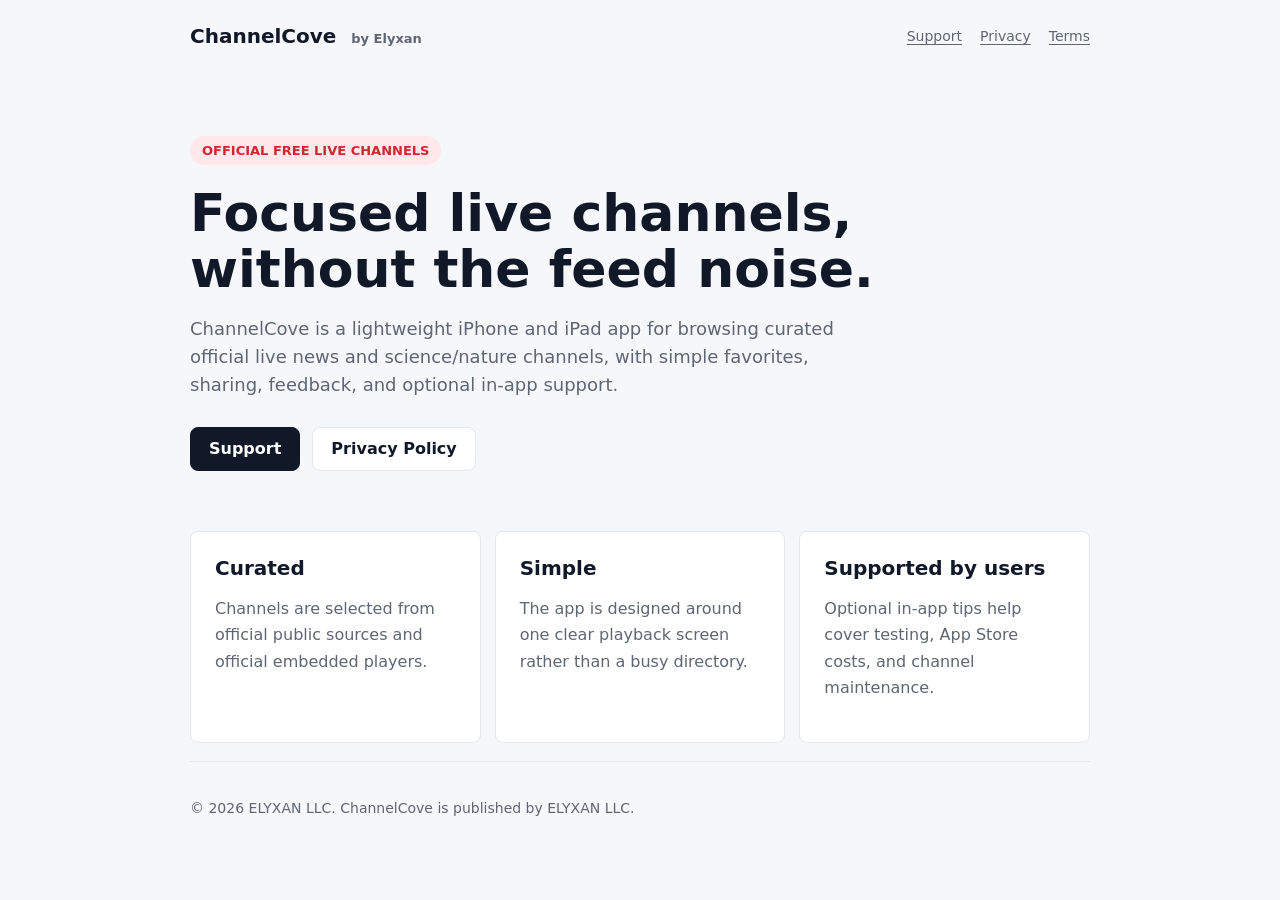
==== index.html @ 36f04a38 "Initial ChannelCove site" ====
<!doctype html>
<html lang="en">
  <head>
    <meta charset="utf-8">
    <meta name="viewport" content="width=device-width, initial-scale=1">
    <title>ChannelCove</title>
    <meta name="description" content="ChannelCove is a simple app for watching official free live channels.">
    <link rel="stylesheet" href="/styles.css">
  </head>
  <body>
    <div class="page">
      <header class="nav">
        <a class="brand" href="/">ChannelCove <span class="publisher">by Elyxan</span></a>
        <nav class="nav-links" aria-label="Main navigation">
          <a href="/support/">Support</a>
          <a href="/privacy/">Privacy</a>
          <a href="/terms/">Terms</a>
        </nav>
      </header>

      <main>
        <section class="hero">
          <span class="eyebrow">Official free live channels</span>
          <h1>Focused live channels, without the feed noise.</h1>
          <p class="lead">ChannelCove is a lightweight iPhone and iPad app for browsing curated official live news and science/nature channels, with simple favorites, sharing, feedback, and optional in-app support.</p>
          <div class="actions">
            <a class="button" href="/support/">Support</a>
            <a class="button secondary" href="/privacy/">Privacy Policy</a>
          </div>
        </section>

        <section class="section grid">
          <article class="card">
            <h2>Curated</h2>
            <p>Channels are selected from official public sources and official embedded players.</p>
          </article>
          <article class="card">
            <h2>Simple</h2>
            <p>The app is designed around one clear playback screen rather than a busy directory.</p>
          </article>
          <article class="card">
            <h2>Supported by users</h2>
            <p>Optional in-app tips help cover testing, App Store costs, and channel maintenance.</p>
          </article>
        </section>
      </main>

      <footer class="footer">
        <p>&copy; 2026 ELYXAN LLC. ChannelCove is published by ELYXAN LLC.</p>
      </footer>
    </div>
  </body>
</html>
---- styles.css ----
:root {
  color-scheme: light;
  --ink: #111827;
  --muted: #5f6673;
  --line: #e5e7eb;
  --paper: #ffffff;
  --wash: #f5f7fb;
  --accent: #d92332;
  --accent-soft: #ffe7ea;
}

* {
  box-sizing: border-box;
}

html {
  font-family: Inter, ui-sans-serif, system-ui, -apple-system, BlinkMacSystemFont, "Segoe UI", sans-serif;
  color: var(--ink);
  background: var(--wash);
}

body {
  margin: 0;
  min-height: 100vh;
}

a {
  color: inherit;
  text-decoration-thickness: 0.08em;
  text-underline-offset: 0.18em;
}

.page {
  width: min(900px, calc(100% - 32px));
  margin: 0 auto;
}

.nav {
  display: flex;
  align-items: center;
  justify-content: space-between;
  gap: 20px;
  padding: 24px 0;
}

.brand {
  font-weight: 800;
  font-size: 20px;
  letter-spacing: 0;
  text-decoration: none;
}

.publisher {
  color: var(--muted);
  font-size: 13px;
  margin-left: 8px;
}

.nav-links {
  display: flex;
  align-items: center;
  gap: 18px;
  color: var(--muted);
  font-size: 14px;
}

.hero {
  padding: 64px 0 42px;
}

.eyebrow {
  display: inline-flex;
  align-items: center;
  padding: 7px 12px;
  border-radius: 999px;
  background: var(--accent-soft);
  color: var(--accent);
  font-size: 13px;
  font-weight: 800;
  text-transform: uppercase;
}

h1 {
  margin: 20px 0 16px;
  max-width: 720px;
  font-size: clamp(34px, 5vw, 52px);
  line-height: 1.08;
  letter-spacing: 0;
}

.lead {
  max-width: 660px;
  color: var(--muted);
  font-size: 18px;
  line-height: 1.55;
}

.actions {
  display: flex;
  flex-wrap: wrap;
  gap: 12px;
  margin-top: 28px;
}

.button {
  display: inline-flex;
  align-items: center;
  justify-content: center;
  min-height: 44px;
  padding: 0 18px;
  border-radius: 8px;
  border: 1px solid var(--ink);
  background: var(--ink);
  color: white;
  font-weight: 750;
  text-decoration: none;
}

.button.secondary {
  background: white;
  color: var(--ink);
  border-color: var(--line);
}

.section {
  padding: 18px 0;
}

.grid {
  display: grid;
  grid-template-columns: repeat(3, 1fr);
  gap: 14px;
}

.card {
  background: var(--paper);
  border: 1px solid var(--line);
  border-radius: 8px;
  padding: 24px;
}

.card h2,
.content h2 {
  margin: 0 0 10px;
  font-size: 20px;
}

.card p,
.content p,
.content li {
  color: var(--muted);
  line-height: 1.65;
}

.content {
  max-width: 760px;
  padding: 36px 0 64px;
}

.content h1 {
  font-size: clamp(36px, 6vw, 56px);
}

.content h2 {
  margin-top: 30px;
}

.footer {
  border-top: 1px solid var(--line);
  padding: 24px 0 36px;
  color: var(--muted);
  font-size: 14px;
}

@media (max-width: 720px) {
  .nav {
    align-items: flex-start;
    flex-direction: column;
  }

  .nav-links {
    flex-wrap: wrap;
  }

  .hero {
    padding: 42px 0 32px;
  }

  .grid {
    grid-template-columns: 1fr;
  }
}
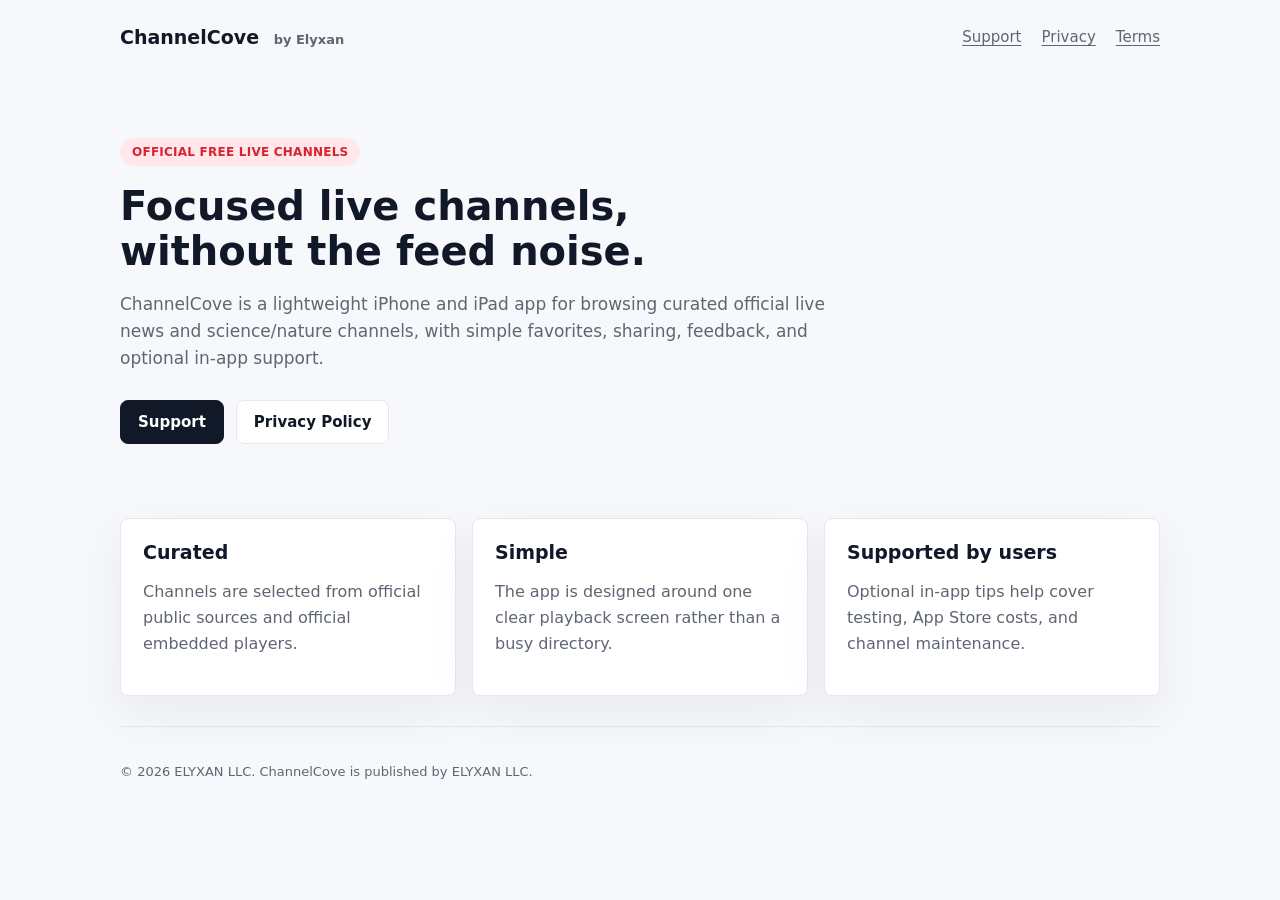
==== commit 9a0f3362: "Polish ChannelCove landing page typography" ====
--- a/index.html
+++ b/index.html
@@ -5,7 +5,8 @@
     <meta name="viewport" content="width=device-width, initial-scale=1">
     <title>ChannelCove</title>
     <meta name="description" content="ChannelCove is a simple app for watching official free live channels.">
-    <link rel="stylesheet" href="/styles.css">
+    <meta name="robots" content="noindex, nofollow, noarchive, nosnippet">
+    <link rel="stylesheet" href="/styles.css?v=20260528-ui2">
   </head>
   <body>
     <div class="page">
--- a/styles.css
+++ b/styles.css
@@ -3,10 +3,12 @@
   --ink: #111827;
   --muted: #5f6673;
   --line: #e5e7eb;
+  --line-strong: #d8dde6;
   --paper: #ffffff;
-  --wash: #f5f7fb;
+  --wash: #f6f8fb;
   --accent: #d92332;
   --accent-soft: #ffe7ea;
+  --shadow: 0 18px 50px rgba(17, 24, 39, 0.06);
 }
 
 * {
@@ -31,7 +33,7 @@
 }
 
 .page {
-  width: min(900px, calc(100% - 32px));
+  width: min(1040px, calc(100% - 40px));
   margin: 0 auto;
 }
 
@@ -40,12 +42,12 @@
   align-items: center;
   justify-content: space-between;
   gap: 20px;
-  padding: 24px 0;
+  padding: 26px 0 18px;
 }
 
 .brand {
   font-weight: 800;
-  font-size: 20px;
+  font-size: 19px;
   letter-spacing: 0;
   text-decoration: none;
 }
@@ -59,13 +61,14 @@
 .nav-links {
   display: flex;
   align-items: center;
-  gap: 18px;
-  color: var(--muted);
-  font-size: 14px;
+  gap: 20px;
+  color: var(--muted);
+  font-size: 15px;
 }
 
 .hero {
-  padding: 64px 0 42px;
+  max-width: 780px;
+  padding: 72px 0 48px;
 }
 
 .eyebrow {
@@ -75,24 +78,25 @@
   border-radius: 999px;
   background: var(--accent-soft);
   color: var(--accent);
-  font-size: 13px;
+  font-size: 12px;
   font-weight: 800;
+  letter-spacing: 0.02em;
   text-transform: uppercase;
 }
 
 h1 {
-  margin: 20px 0 16px;
-  max-width: 720px;
-  font-size: clamp(34px, 5vw, 52px);
-  line-height: 1.08;
+  margin: 18px 0 16px;
+  max-width: 680px;
+  font-size: clamp(31px, 3.6vw, 40px);
+  line-height: 1.12;
   letter-spacing: 0;
 }
 
 .lead {
-  max-width: 660px;
-  color: var(--muted);
-  font-size: 18px;
-  line-height: 1.55;
+  max-width: 710px;
+  color: var(--muted);
+  font-size: 17px;
+  line-height: 1.6;
 }
 
 .actions {
@@ -107,12 +111,13 @@
   align-items: center;
   justify-content: center;
   min-height: 44px;
-  padding: 0 18px;
+  padding: 0 17px;
   border-radius: 8px;
   border: 1px solid var(--ink);
   background: var(--ink);
   color: white;
   font-weight: 750;
+  font-size: 15px;
   text-decoration: none;
 }
 
@@ -123,42 +128,43 @@
 }
 
 .section {
-  padding: 18px 0;
+  padding: 26px 0 30px;
 }
 
 .grid {
   display: grid;
   grid-template-columns: repeat(3, 1fr);
-  gap: 14px;
+  gap: 16px;
 }
 
 .card {
   background: var(--paper);
   border: 1px solid var(--line);
   border-radius: 8px;
-  padding: 24px;
+  padding: 22px;
+  box-shadow: var(--shadow);
 }
 
 .card h2,
 .content h2 {
   margin: 0 0 10px;
-  font-size: 20px;
+  font-size: 19px;
 }
 
 .card p,
 .content p,
 .content li {
   color: var(--muted);
-  line-height: 1.65;
+  line-height: 1.62;
 }
 
 .content {
   max-width: 760px;
-  padding: 36px 0 64px;
+  padding: 42px 0 64px;
 }
 
 .content h1 {
-  font-size: clamp(36px, 6vw, 56px);
+  font-size: clamp(34px, 5vw, 46px);
 }
 
 .content h2 {
@@ -169,13 +175,18 @@
   border-top: 1px solid var(--line);
   padding: 24px 0 36px;
   color: var(--muted);
-  font-size: 14px;
+  font-size: 13px;
 }
 
 @media (max-width: 720px) {
+  .page {
+    width: min(100% - 28px, 1040px);
+  }
+
   .nav {
     align-items: flex-start;
     flex-direction: column;
+    padding-top: 20px;
   }
 
   .nav-links {
@@ -183,7 +194,11 @@
   }
 
   .hero {
-    padding: 42px 0 32px;
+    padding: 38px 0 30px;
+  }
+
+  h1 {
+    font-size: 31px;
   }
 
   .grid {
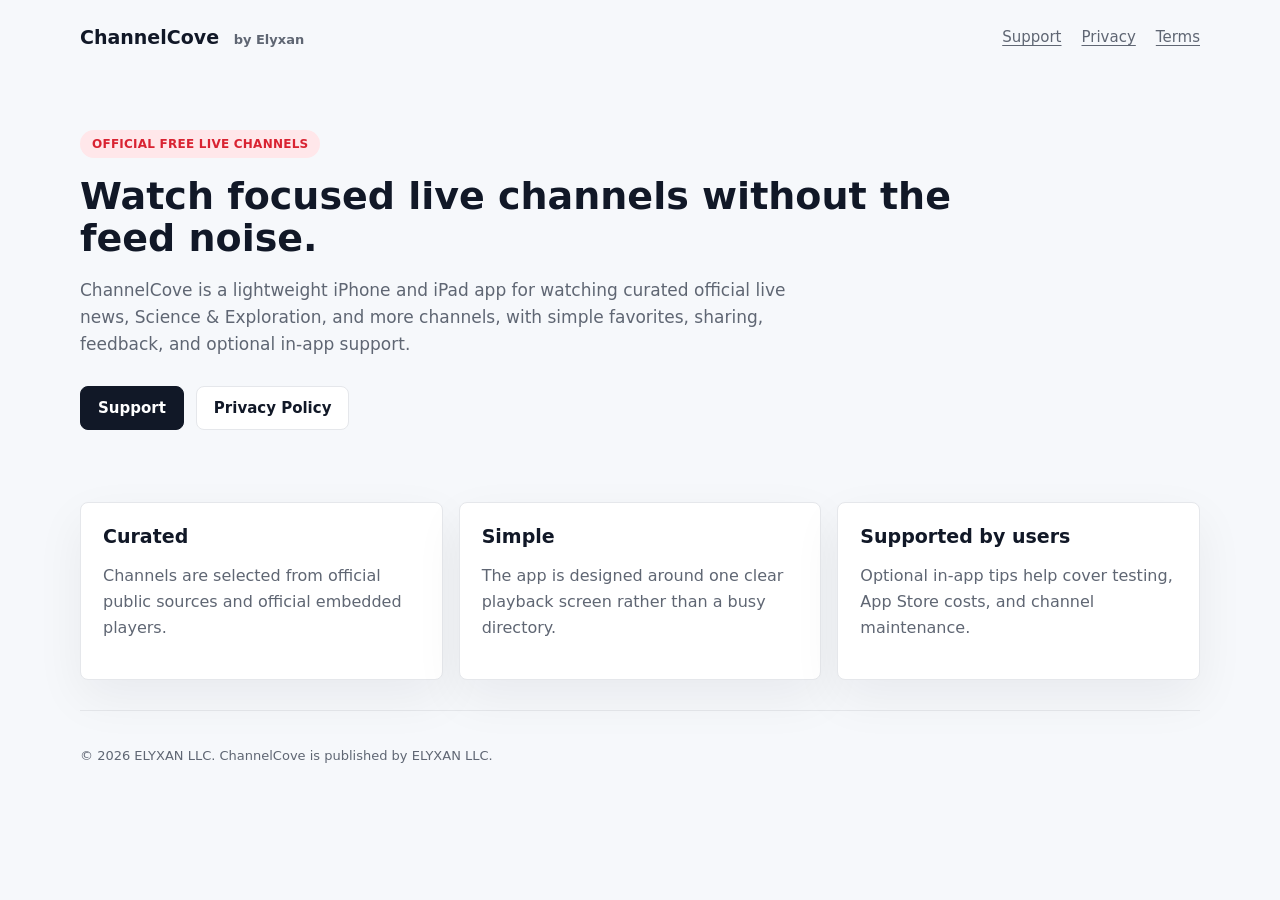
==== commit f37a7777: "Refine ChannelCove homepage copy" ====
--- a/index.html
+++ b/index.html
@@ -3,9 +3,23 @@
   <head>
     <meta charset="utf-8">
     <meta name="viewport" content="width=device-width, initial-scale=1">
-    <title>ChannelCove</title>
-    <meta name="description" content="ChannelCove is a simple app for watching official free live channels.">
-    <meta name="robots" content="noindex, nofollow, noarchive, nosnippet">
+    <title>ChannelCove - Focused live channels</title>
+    <meta name="description" content="Watch selected official free live news, Science & Exploration, and more channels in one focused iPhone and iPad app.">
+    <meta name="robots" content="noindex, nofollow, noarchive">
+    <link rel="canonical" href="https://channelcove.com/">
+    <meta property="og:type" content="website">
+    <meta property="og:site_name" content="ChannelCove">
+    <meta property="og:title" content="ChannelCove - Focused live channels">
+    <meta property="og:description" content="Selected official free live news, Science & Exploration, and more channels, without the feed noise.">
+    <meta property="og:url" content="https://channelcove.com/">
+    <meta property="og:image" content="https://channelcove.com/assets/channelcove-share.png">
+    <meta property="og:image:width" content="1200">
+    <meta property="og:image:height" content="630">
+    <meta property="og:image:alt" content="ChannelCove app icon and the words Focused live channels">
+    <meta name="twitter:card" content="summary_large_image">
+    <meta name="twitter:title" content="ChannelCove - Focused live channels">
+    <meta name="twitter:description" content="Selected official free live news, Science & Exploration, and more channels, without the feed noise.">
+    <meta name="twitter:image" content="https://channelcove.com/assets/channelcove-share.png">
     <link rel="stylesheet" href="/styles.css?v=20260528-ui2">
   </head>
   <body>
@@ -22,8 +36,8 @@
       <main>
         <section class="hero">
           <span class="eyebrow">Official free live channels</span>
-          <h1>Focused live channels, without the feed noise.</h1>
-          <p class="lead">ChannelCove is a lightweight iPhone and iPad app for browsing curated official live news and science/nature channels, with simple favorites, sharing, feedback, and optional in-app support.</p>
+          <h1>Watch focused live channels without the feed noise.</h1>
+          <p class="lead">ChannelCove is a lightweight iPhone and iPad app for watching curated official live news, Science & Exploration, and more channels, with simple favorites, sharing, feedback, and optional in-app support.</p>
           <div class="actions">
             <a class="button" href="/support/">Support</a>
             <a class="button secondary" href="/privacy/">Privacy Policy</a>
--- a/styles.css
+++ b/styles.css
@@ -33,7 +33,7 @@
 }
 
 .page {
-  width: min(1040px, calc(100% - 40px));
+  width: min(1120px, calc(100% - 40px));
   margin: 0 auto;
 }
 
@@ -67,8 +67,8 @@
 }
 
 .hero {
-  max-width: 780px;
-  padding: 72px 0 48px;
+  max-width: 960px;
+  padding: 64px 0 46px;
 }
 
 .eyebrow {
@@ -86,14 +86,14 @@
 
 h1 {
   margin: 18px 0 16px;
-  max-width: 680px;
-  font-size: clamp(31px, 3.6vw, 40px);
-  line-height: 1.12;
+  max-width: 960px;
+  font-size: clamp(30px, 3.2vw, 38px);
+  line-height: 1.1;
   letter-spacing: 0;
 }
 
 .lead {
-  max-width: 710px;
+  max-width: 760px;
   color: var(--muted);
   font-size: 17px;
   line-height: 1.6;
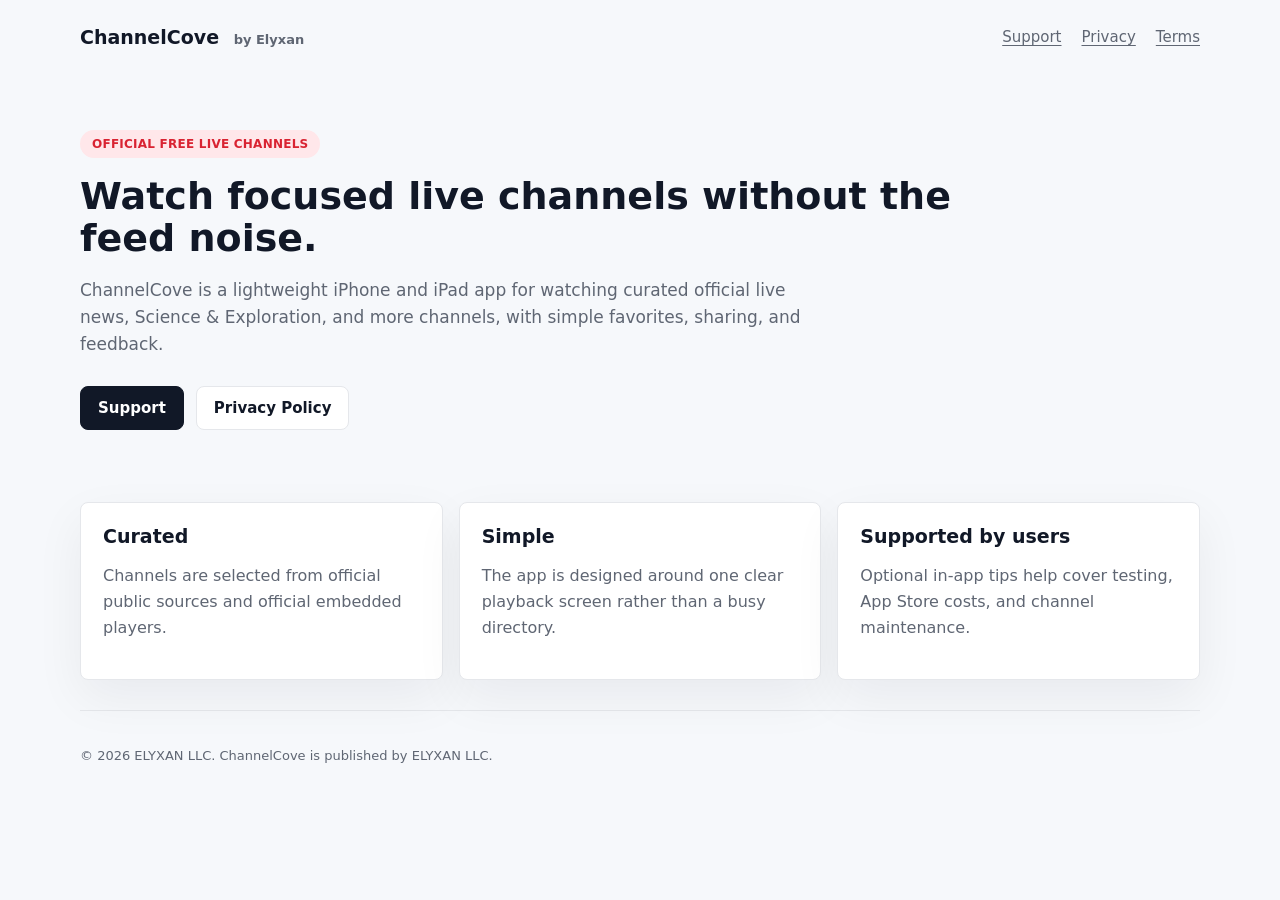
==== commit 12607816: "Tighten ChannelCove homepage positioning" ====
--- a/index.html
+++ b/index.html
@@ -37,7 +37,7 @@
         <section class="hero">
           <span class="eyebrow">Official free live channels</span>
           <h1>Watch focused live channels without the feed noise.</h1>
-          <p class="lead">ChannelCove is a lightweight iPhone and iPad app for watching curated official live news, Science & Exploration, and more channels, with simple favorites, sharing, feedback, and optional in-app support.</p>
+          <p class="lead">ChannelCove is a lightweight iPhone and iPad app for watching curated official live news, Science & Exploration, and more channels, with simple favorites, sharing, and feedback.</p>
           <div class="actions">
             <a class="button" href="/support/">Support</a>
             <a class="button secondary" href="/privacy/">Privacy Policy</a>
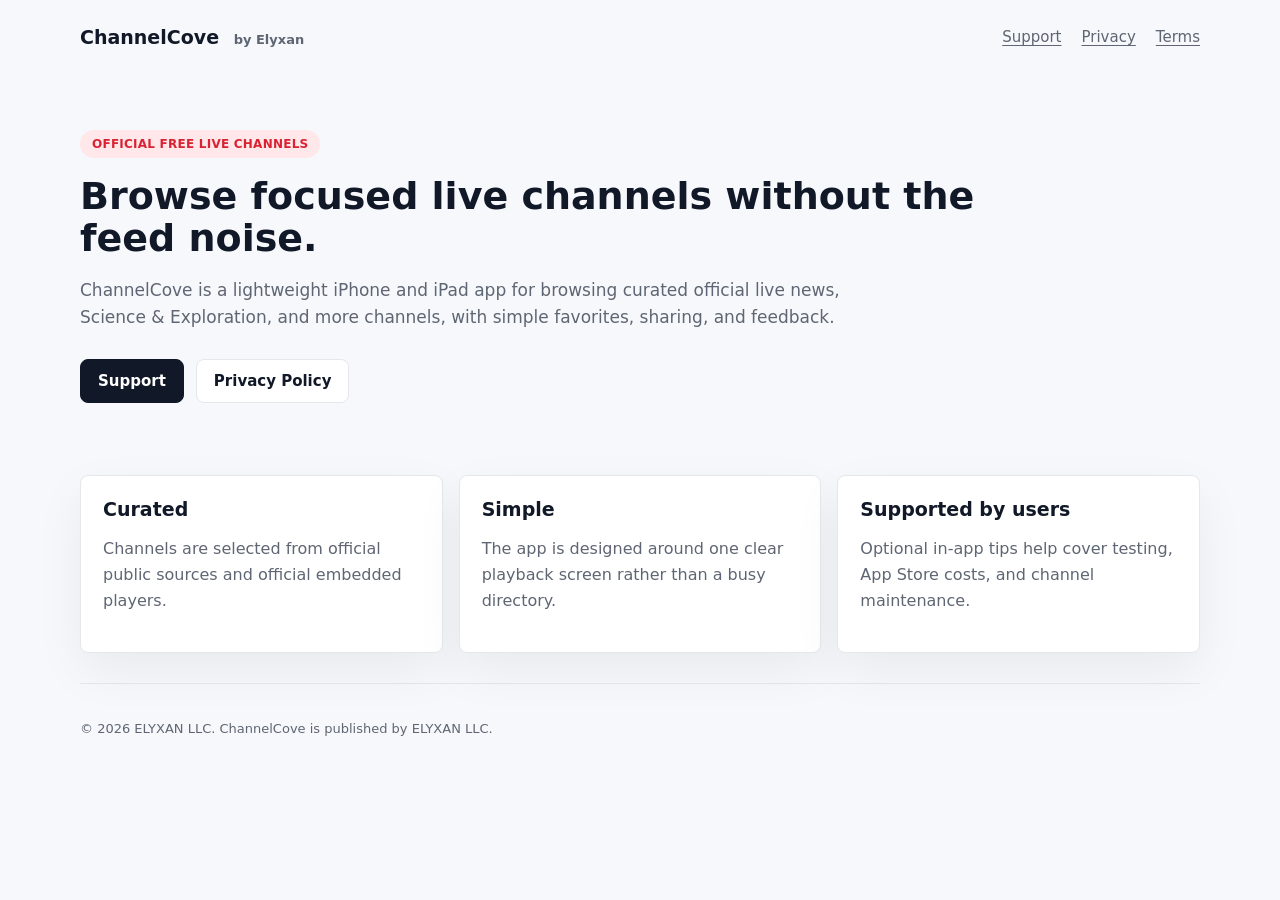
==== commit 6c966004: "Update ChannelCove site browsing copy" ====
--- a/index.html
+++ b/index.html
@@ -4,7 +4,7 @@
     <meta charset="utf-8">
     <meta name="viewport" content="width=device-width, initial-scale=1">
     <title>ChannelCove - Focused live channels</title>
-    <meta name="description" content="Watch selected official free live news, Science & Exploration, and more channels in one focused iPhone and iPad app.">
+    <meta name="description" content="Browse selected official free live news, Science & Exploration, and more channels in one focused iPhone and iPad app.">
     <meta name="robots" content="noindex, nofollow, noarchive">
     <link rel="canonical" href="https://channelcove.com/">
     <meta property="og:type" content="website">
@@ -36,8 +36,8 @@
       <main>
         <section class="hero">
           <span class="eyebrow">Official free live channels</span>
-          <h1>Watch focused live channels without the feed noise.</h1>
-          <p class="lead">ChannelCove is a lightweight iPhone and iPad app for watching curated official live news, Science & Exploration, and more channels, with simple favorites, sharing, and feedback.</p>
+          <h1>Browse focused live channels without the feed noise.</h1>
+          <p class="lead">ChannelCove is a lightweight iPhone and iPad app for browsing curated official live news, Science & Exploration, and more channels, with simple favorites, sharing, and feedback.</p>
           <div class="actions">
             <a class="button" href="/support/">Support</a>
             <a class="button secondary" href="/privacy/">Privacy Policy</a>
